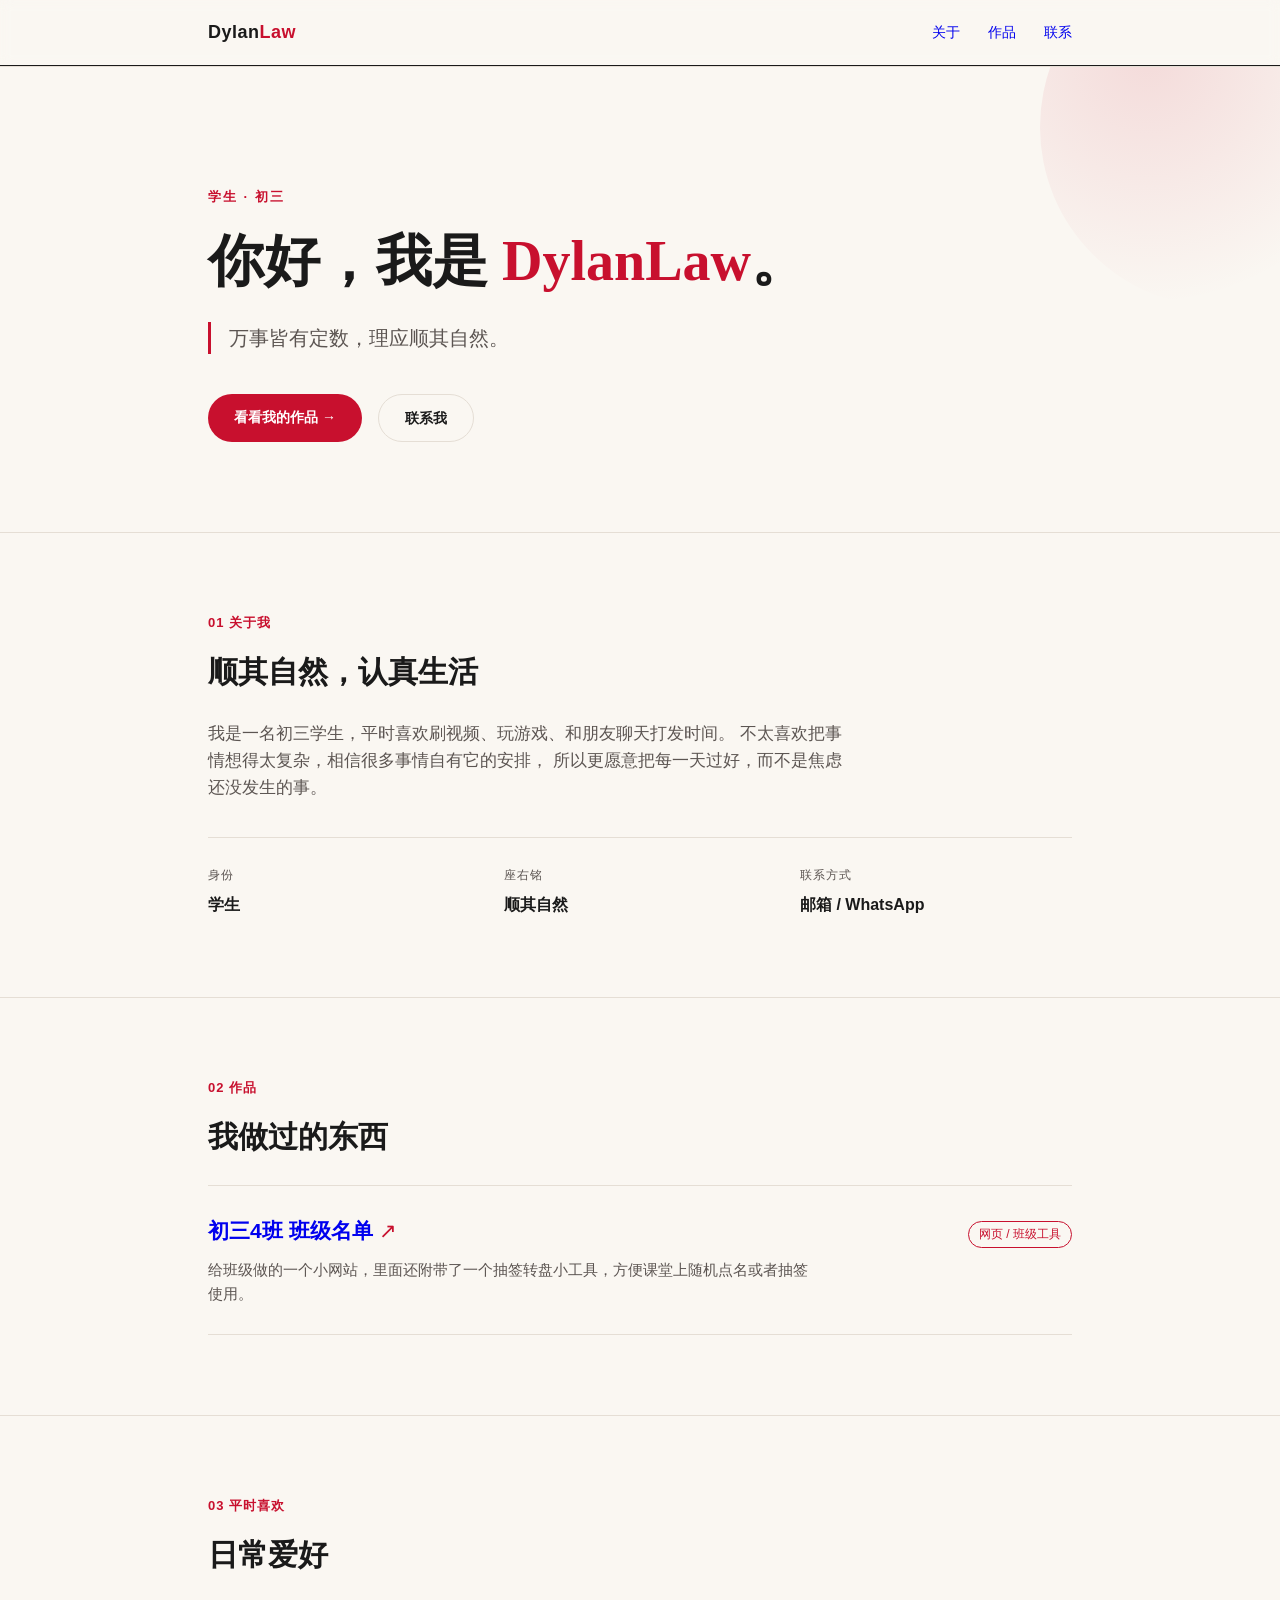
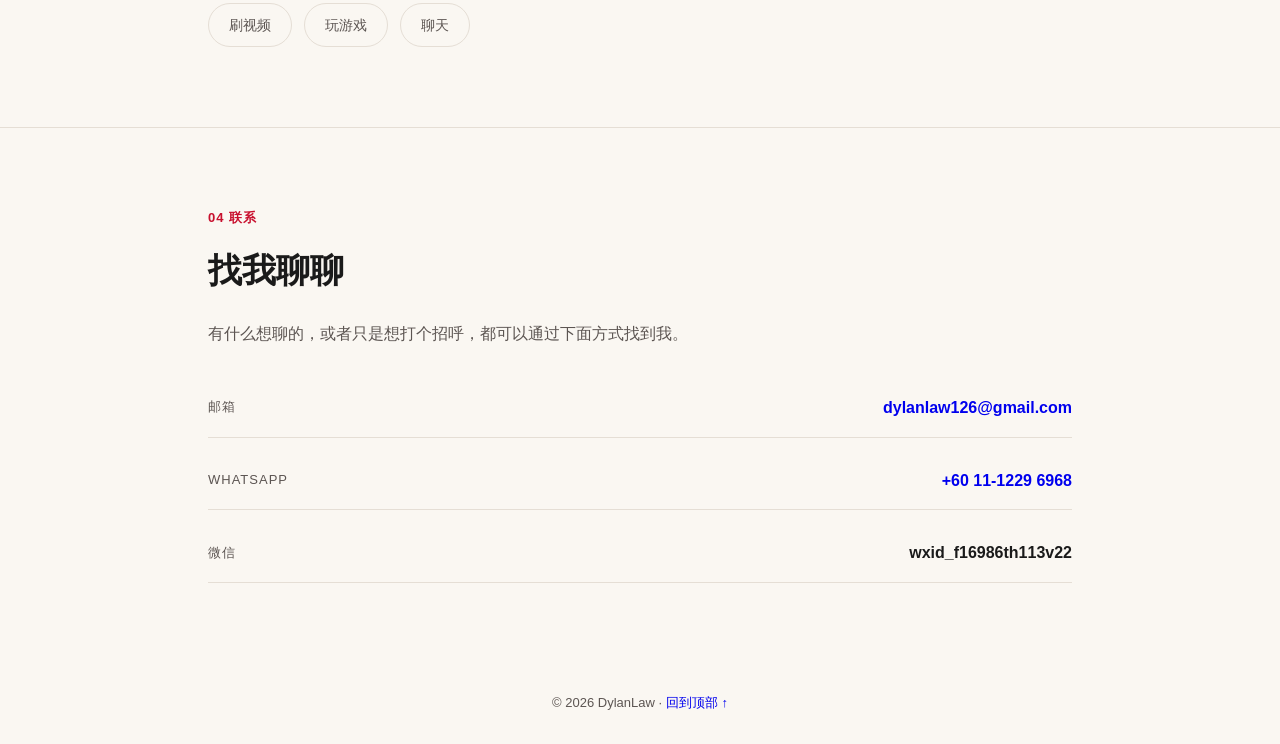
==== index.html @ fd61a8a4 "Update index.html" ====
<!DOCTYPE html>
<html lang="zh">
<head>
<meta charset="UTF-8">
<meta name="viewport" content="width=device-width, initial-scale=1.0">
<title>DylanLaw</title>
<link rel="stylesheet" href="layout.css">
<link rel="stylesheet" href="colors.css">
</head>
<body>

<header>
  <div class="wrap">
    <nav>
      <div class="logo">Dylan<span>Law</span></div>
      <div class="navlinks">
        <a href="#about">关于</a>
        <a href="#work">作品</a>
        <a href="#contact">联系</a>
      </div>
    </nav>
  </div>
</header>

<section class="hero">
  <div class="wrap">
    <div class="eyebrow">学生 · 初三</div>
    <h1 class="display">你好，我是 <em>DylanLaw</em>。</h1>
    <div class="motto display">万事皆有定数，理应顺其自然。</div>
    <div class="hero-cta">
      <a href="#work" class="btn btn-primary">看看我的作品 →</a>
      <a href="#contact" class="btn btn-ghost">联系我</a>
    </div>
  </div>
</section>

<section id="about">
  <div class="wrap">
    <div class="section-label">01 关于我</div>
    <h2>顺其自然，认真生活</h2>
    <p class="about-text">
      我是一名初三学生，平时喜欢刷视频、玩游戏、和朋友聊天打发时间。
      不太喜欢把事情想得太复杂，相信很多事情自有它的安排，
      所以更愿意把每一天过好，而不是焦虑还没发生的事。
    </p>
    <div class="facts">
      <div>
        <div class="fact-label">身份</div>
        <div class="fact-value">学生</div>
      </div>
      <div>
        <div class="fact-label">座右铭</div>
        <div class="fact-value">顺其自然</div>
      </div>
      <div>
        <div class="fact-label">联系方式</div>
        <div class="fact-value">邮箱 / WhatsApp</div>
      </div>
    </div>
  </div>
</section>

<section id="work">
  <div class="wrap">
    <div class="section-label">02 作品</div>
    <h2>我做过的东西</h2>

    <a href="https://dylanlaw1123.github.io/j3_04/" target="_blank" class="project">
      <div class="project-top">
        <div class="project-title">初三4班 班级名单<span class="arrow">↗</span></div>
        <div class="project-tag">网页 / 班级工具</div>
      </div>
      <div class="project-desc">
        给班级做的一个小网站，里面还附带了一个抽签转盘小工具，方便课堂上随机点名或者抽签使用。
      </div>
    </a>

  </div>
</section>

<section id="hobby">
  <div class="wrap">
    <div class="section-label">03 平时喜欢</div>
    <h2>日常爱好</h2>
    <div class="tags">
      <div class="tag">刷视频</div>
      <div class="tag">玩游戏</div>
      <a href="#contact" class="tag tag-link">聊天</a>
    </div>
  </div>
</section>

<section id="contact" class="contact">
  <div class="wrap">
    <div class="section-label">04 联系</div>
    <h2>找我聊聊</h2>
    <p class="contact-sub">有什么想聊的，或者只是想打个招呼，都可以通过下面方式找到我。</p>
    <div class="contact-list">
      <a class="contact-row" href="mailto:dylanlaw126@gmail.com">
        <span>邮箱</span>
        <span>dylanlaw126@gmail.com</span>
      </a>
      <a class="contact-row" href="https://wa.me/601112296968" target="_blank">
        <span>WhatsApp</span>
        <span>+60 11-1229 6968</span>
      </a>
      <div class="contact-row">
        <span>微信</span>
        <span>wxid_f16986th113v22</span>
      </div>
    </div>
  </div>
</section>

<footer>
  © 2026 DylanLaw · <a href="#about">回到顶部 ↑</a>
</footer>

</body>
</html>
---- layout.css ----
*{box-sizing:border-box;margin:0;padding:0;}
html{scroll-behavior:smooth;}
body{
  font-family:"Helvetica Neue",Arial,"PingFang SC","Microsoft YaHei",sans-serif;
  line-height:1.6;
}
.display{
  font-family:"Songti SC","STSong","SimSun",serif;
}
a{text-decoration:none;}
.wrap{max-width:920px;margin:0 auto;padding:0 28px;}

/* NAV */
header{
  position:sticky;top:0;z-index:10;
  backdrop-filter:blur(6px);
  border-bottom:1px solid;
}
nav{
  display:flex;justify-content:space-between;align-items:center;
  padding:18px 0;
}
.logo{font-weight:700;letter-spacing:0.5px;font-size:18px;}
.navlinks{display:flex;gap:28px;font-size:14px;}

/* HERO */
.hero{
  padding:120px 0 90px;
  position:relative;
  overflow:hidden;
}
.hero::before{
  content:"";
  position:absolute;
  right:-120px;top:-120px;
  width:360px;height:360px;
  border-radius:50%;
  opacity:0.12;
}
.eyebrow{
  font-size:13px;letter-spacing:2px;text-transform:uppercase;
  font-weight:600;margin-bottom:18px;
}
.hero h1{
  font-size:56px;
  line-height:1.25;
  font-weight:700;
  max-width:760px;
}
.hero h1 em{font-style:normal;}
.motto{
  margin-top:26px;
  font-size:20px;
  max-width:560px;
  padding-left:18px;
  border-left:3px solid;
}
.hero-cta{
  margin-top:40px;
  display:flex;gap:16px;
}
.btn{
  padding:12px 26px;
  border-radius:999px;
  font-size:14px;
  font-weight:600;
  display:inline-block;
  transition:all 0.2s ease;
}
.btn-ghost{border:1px solid;}

/* SECTION COMMON */
section{padding:80px 0;border-top:1px solid;}
.section-label{
  font-size:13px;
  letter-spacing:1px;font-weight:700;
  margin-bottom:14px;
}
h2{font-size:30px;font-weight:700;margin-bottom:24px;}

/* ABOUT */
.about-text{font-size:17px;max-width:640px;margin-bottom:36px;}
.facts{
  display:grid;
  grid-template-columns:repeat(3,1fr);
  gap:24px;
  border-top:1px solid;
  padding-top:28px;
}
.fact-label{font-size:12px;text-transform:uppercase;letter-spacing:1px;margin-bottom:6px;}
.fact-value{font-size:16px;font-weight:600;}

/* WORK */
.project{
  display:block;
  padding:28px 0;
  border-bottom:1px solid;
  transition:padding-left 0.2s ease;
}
.project:first-of-type{border-top:1px solid;}
.project:hover{padding-left:12px;}
.project-top{display:flex;justify-content:space-between;align-items:baseline;}
.project-title{font-size:21px;font-weight:700;}
.project-title .arrow{margin-left:6px;font-weight:400;}
.project-tag{font-size:12px;border:1px solid;padding:3px 10px;border-radius:999px;white-space:nowrap;}
.project-desc{margin-top:10px;font-size:15px;max-width:600px;}

/* HOBBY */
.tags{display:flex;flex-wrap:wrap;gap:12px;}
.tag{
  padding:10px 20px;
  border:1px solid;
  border-radius:999px;
  font-size:14px;
}
.tag-link{
  cursor:pointer;
  transition:all 0.2s ease;
}

/* CONTACT */
.contact h2{font-size:34px;}
.contact-sub{max-width:480px;margin-bottom:32px;}
.contact-list{display:flex;flex-direction:column;gap:14px;}
.contact-row{
  display:flex;justify-content:space-between;align-items:center;
  padding:16px 0;border-bottom:1px solid;
  font-size:16px;
}
.contact-row span:first-child{font-size:13px;text-transform:uppercase;letter-spacing:1px;}
.contact-row span:last-child{font-weight:600;}

footer{
  padding:30px 0;
  text-align:center;
  font-size:13px;
}

@media(max-width:640px){
  .hero h1{font-size:36px;}
  .navlinks{gap:16px;font-size:13px;}
  .facts{grid-template-columns:1fr 1fr;}
  .project-top{flex-direction:column;align-items:flex-start;gap:8px;}
}

@media(prefers-reduced-motion:reduce){
  *{transition:none !important;}
}
---- colors.css ----
:root{
  --red:#C8102E;
  --red-deep:#8C0B20;
  --paper:#FAF7F2;
  --ink:#1A1A1A;
  --ink-soft:#5C5552;
  --line:#E5DED5;
}

body{
  background:var(--paper);
  color:var(--ink);
}

.logo span{color:var(--red);}
.navlinks a:hover{color:var(--red);}

.hero::before{
  background:radial-gradient(circle at 30% 30%, var(--red), transparent 70%);
}
.eyebrow{color:var(--red);}
.hero h1 em{color:var(--red);}
.motto{
  color:var(--ink-soft);
  border-left-color:var(--red);
}

.btn-primary{background:var(--red);color:#fff;}
.btn-primary:hover{background:var(--red-deep);}
.btn-ghost{
  border-color:var(--line);
  color:var(--ink);
}
.btn-ghost:hover{border-color:var(--red);color:var(--red);}

section{border-top-color:var(--line);}
.section-label{color:var(--red);}

.about-text{color:var(--ink-soft);}
.facts{border-top-color:var(--line);}
.fact-label{color:var(--ink-soft);}

.project{border-bottom-color:var(--line);}
.project:first-of-type{border-top-color:var(--line);}
.project:hover{background:rgba(200,16,46,0.03);}
.project-title .arrow{color:var(--red);}
.project-tag{color:var(--red);border-color:var(--red);}
.project-desc{color:var(--ink-soft);}

.tag{
  border-color:var(--line);
  color:var(--ink-soft);
}
.tag-link:hover{
  border-color:var(--red);
  color:var(--red);
  background:rgba(200,16,46,0.03);
}

.contact-sub{color:var(--ink-soft);}
.contact-row{border-bottom-color:var(--line);}
.contact-row span:first-child{color:var(--ink-soft);}
.contact-row:hover span:last-child{color:var(--red);}

footer{color:var(--ink-soft);}
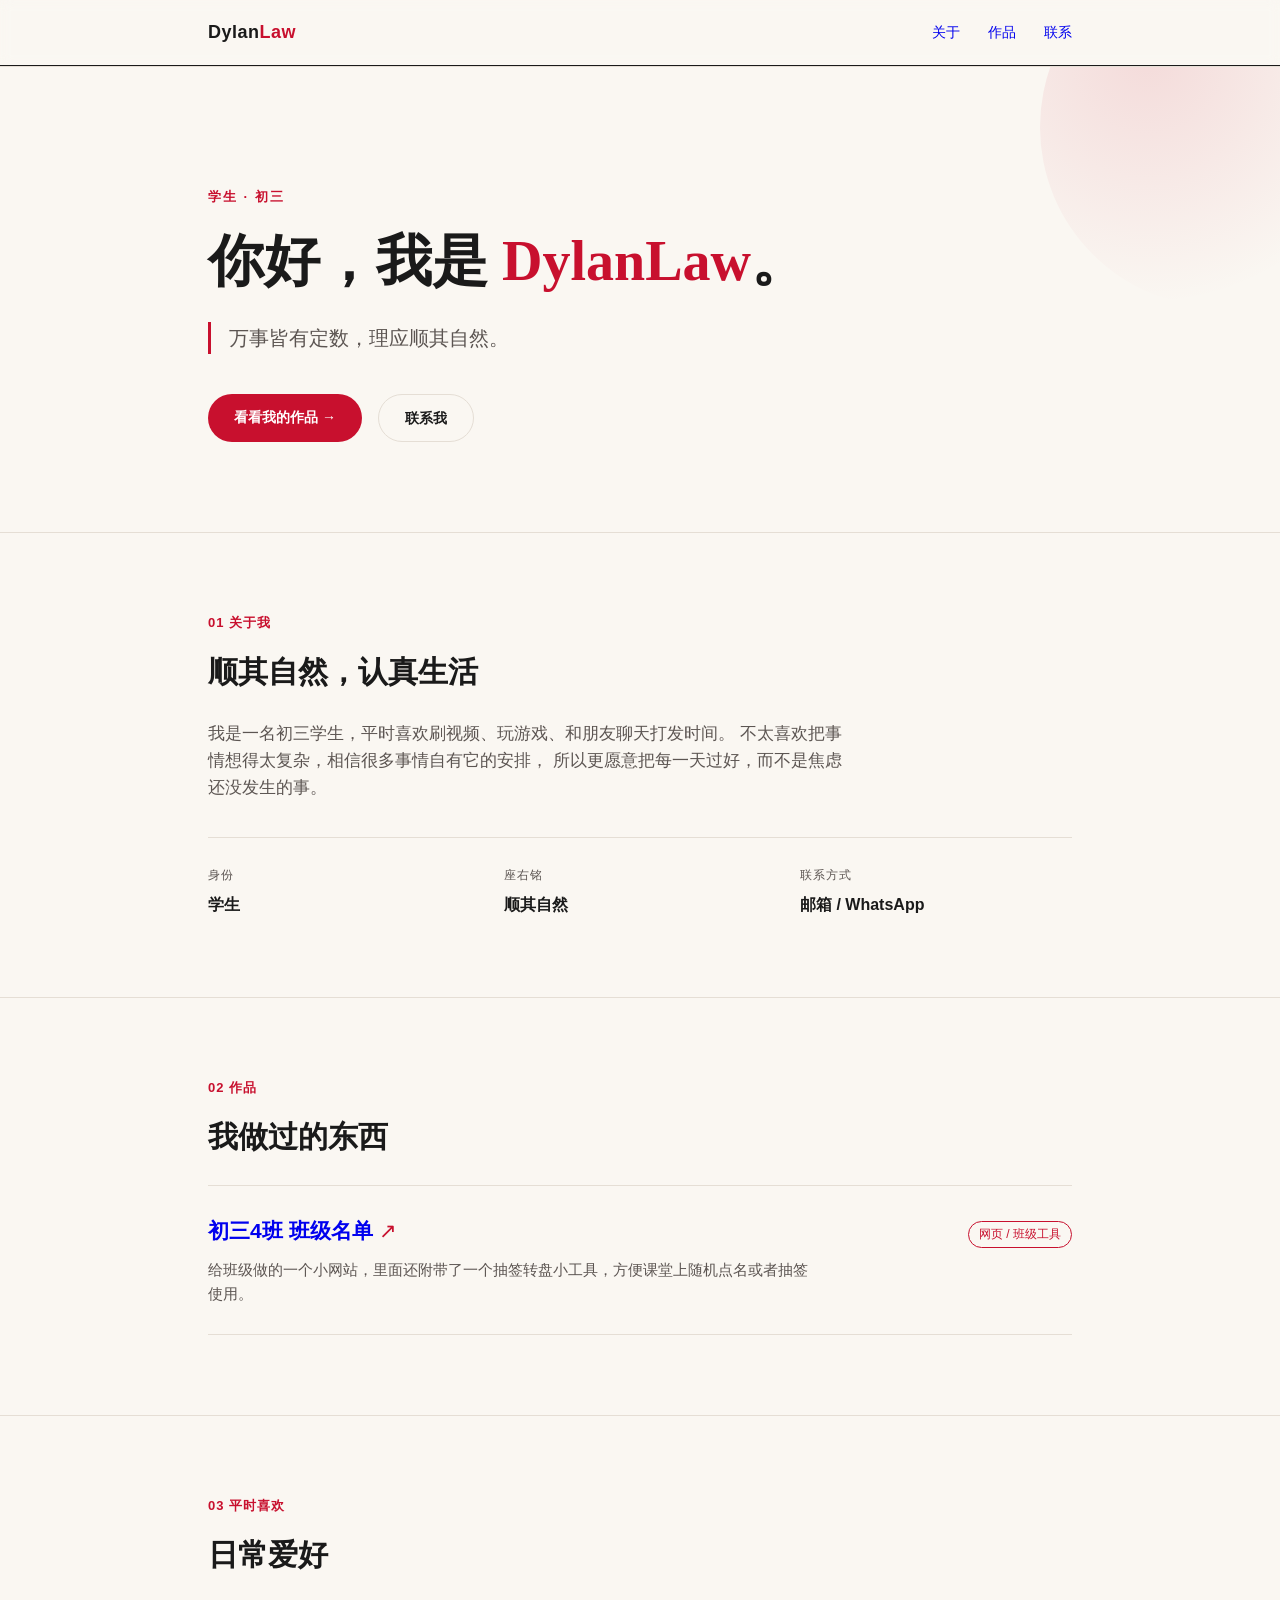
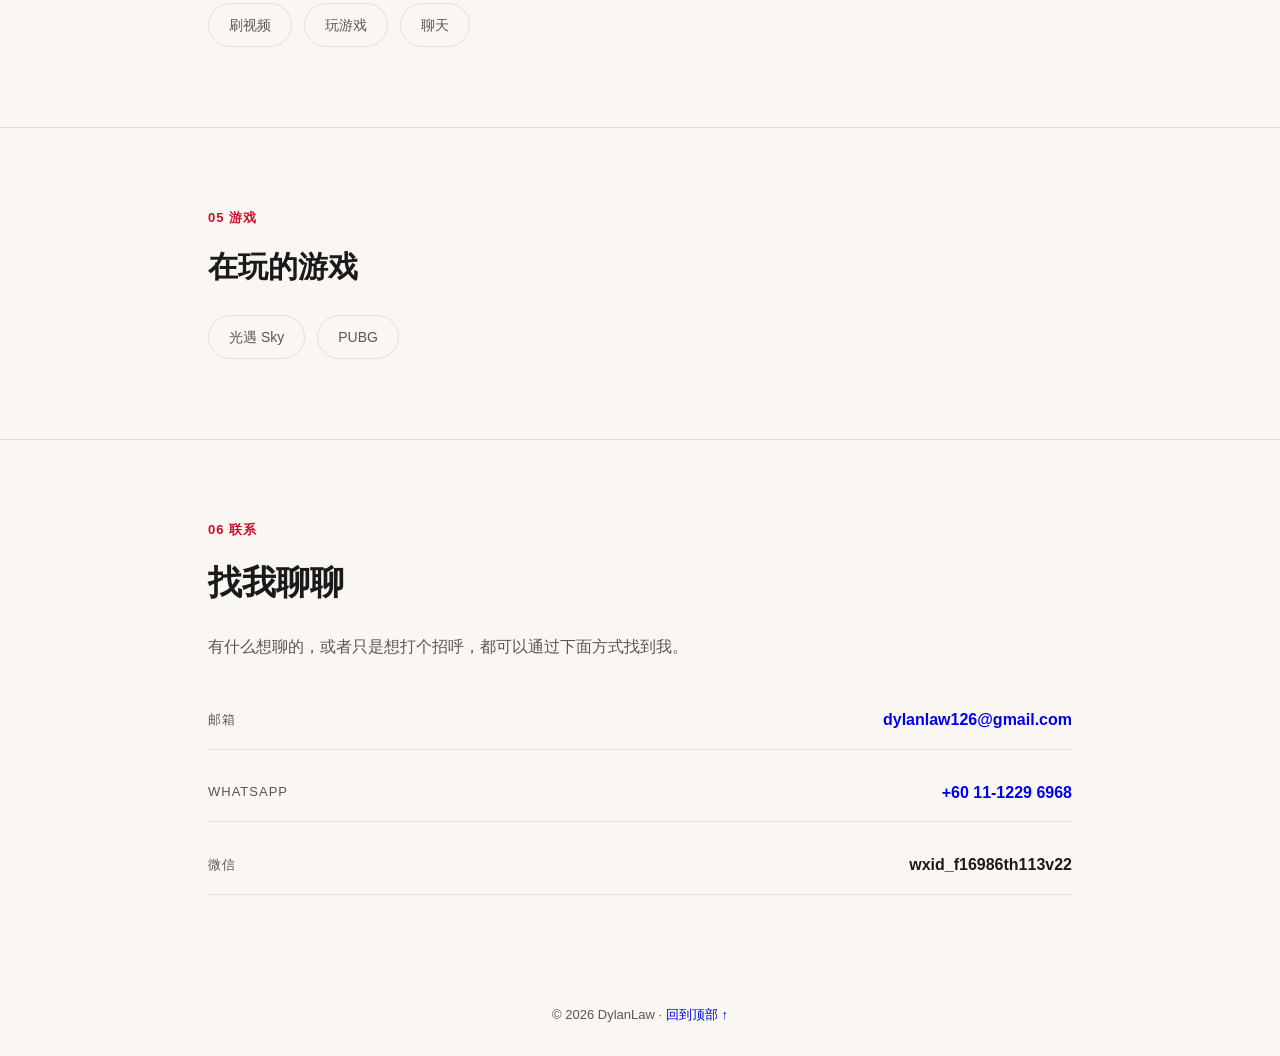
==== commit 1d815bc0: "Update index.html" ====
--- a/index.html
+++ b/index.html
@@ -90,9 +90,20 @@
   </div>
 </section>
 
+<section id="games">
+  <div class="wrap">
+    <div class="section-label">05 游戏</div>
+    <h2>在玩的游戏</h2>
+    <div class="tags">
+      <div class="tag">光遇 Sky</div>
+      <div class="tag">PUBG</div>
+    </div>
+  </div>
+</section>
+
 <section id="contact" class="contact">
   <div class="wrap">
-    <div class="section-label">04 联系</div>
+    <div class="section-label">06 联系</div>
     <h2>找我聊聊</h2>
     <p class="contact-sub">有什么想聊的，或者只是想打个招呼，都可以通过下面方式找到我。</p>
     <div class="contact-list">
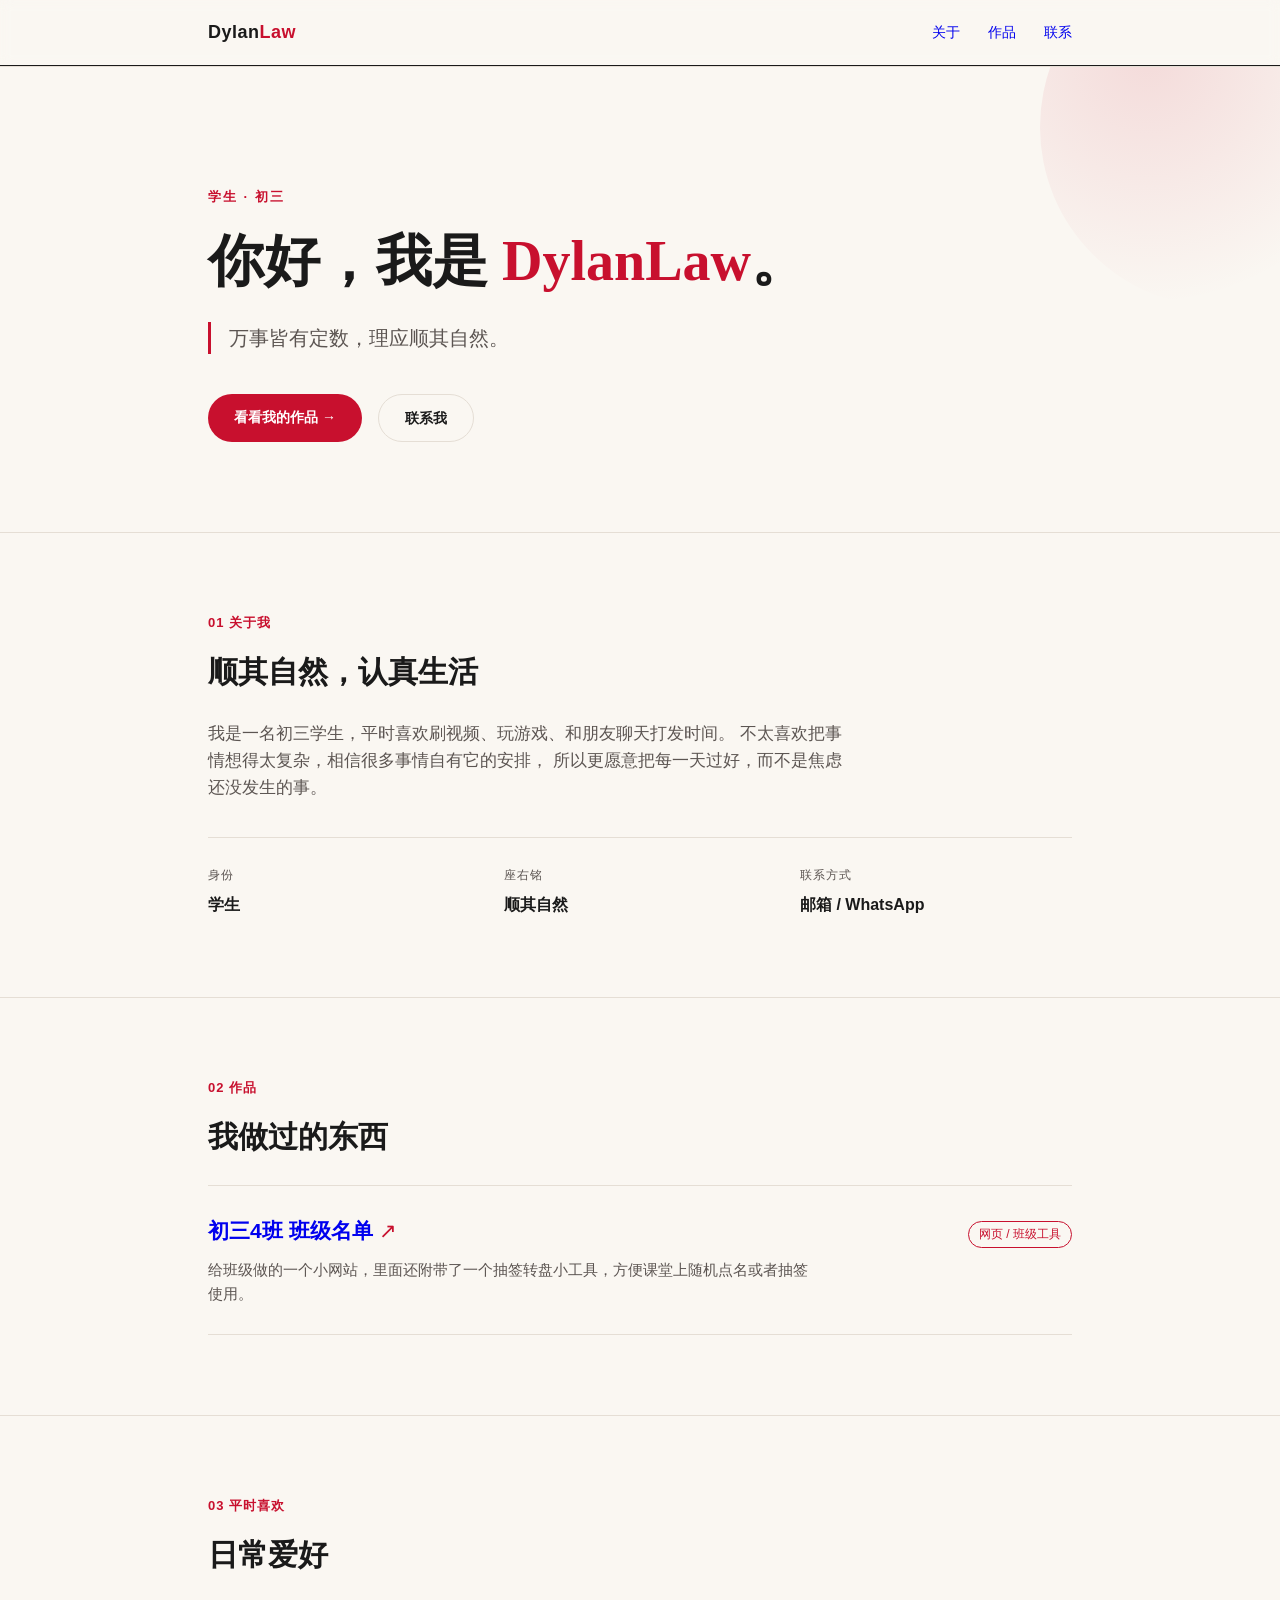
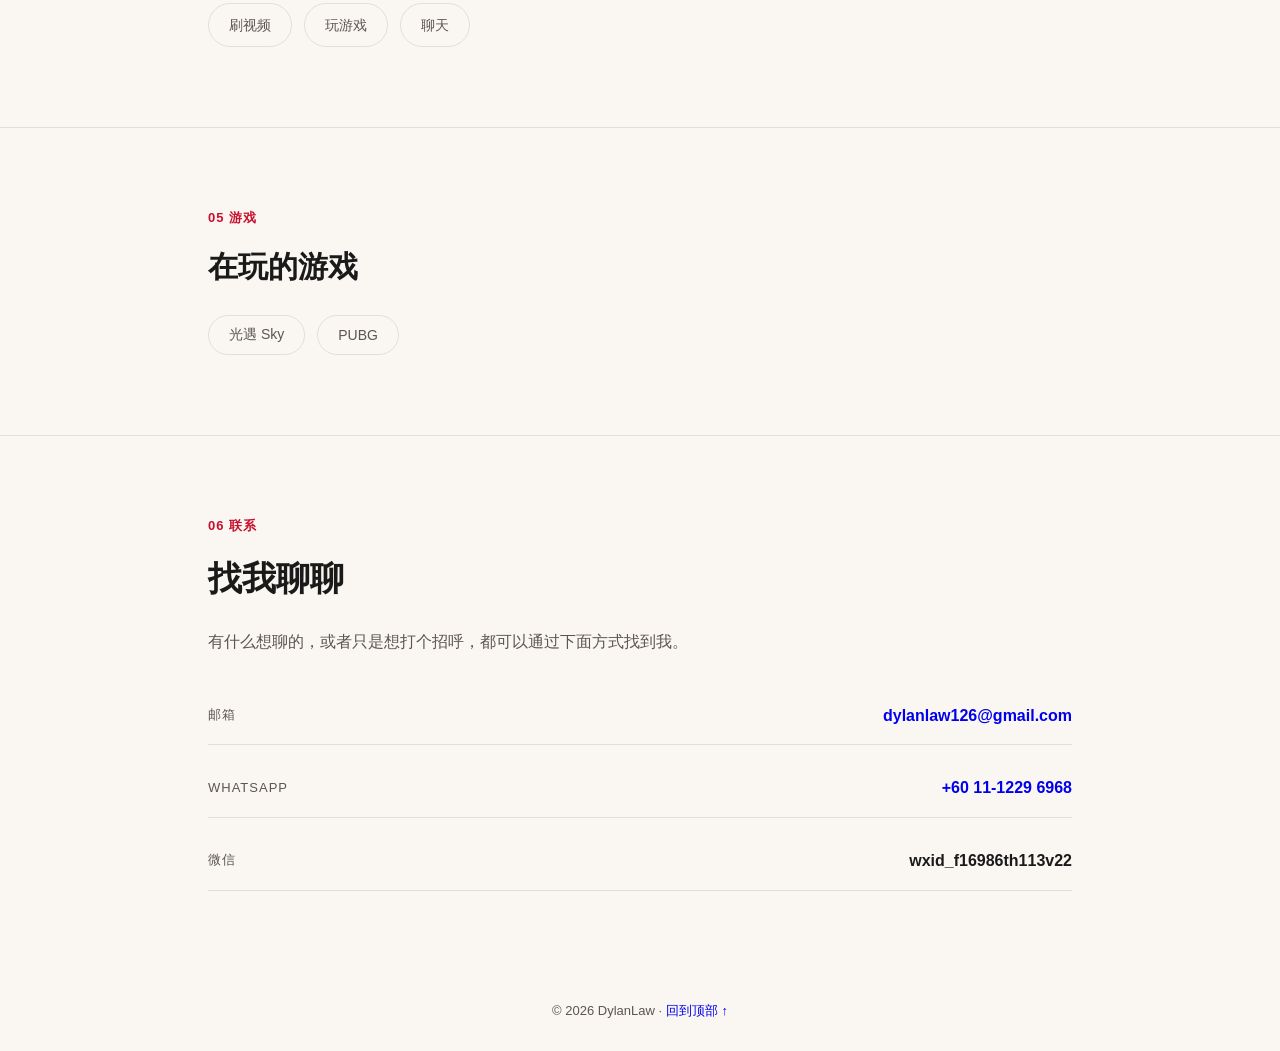
==== commit e9e9623f: "Update index.html" ====
--- a/index.html
+++ b/index.html
@@ -84,7 +84,7 @@
     <h2>日常爱好</h2>
     <div class="tags">
       <div class="tag">刷视频</div>
-      <div class="tag">玩游戏</div>
+      <a href="#games" class="tag tag-link">玩游戏</a>
       <a href="#contact" class="tag tag-link">聊天</a>
     </div>
   </div>
@@ -95,11 +95,51 @@
     <div class="section-label">05 游戏</div>
     <h2>在玩的游戏</h2>
     <div class="tags">
-      <div class="tag">光遇 Sky</div>
-      <div class="tag">PUBG</div>
+      <button type="button" class="tag tag-link" onclick="openGame('sky')">光遇 Sky</button>
+      <button type="button" class="tag tag-link" onclick="openGame('pubg')">PUBG</button>
     </div>
   </div>
 </section>
+
+<div class="overlay" id="gameOverlay" onclick="closeGame(event)">
+  <div class="modal">
+    <button type="button" class="modal-close" onclick="closeGame(event)">✕</button>
+    <h3 id="modalTitle"></h3>
+    <div class="modal-links">
+      <a id="modalOfficial" href="#" target="_blank" class="btn btn-primary">官方网址 ↗</a>
+      <a id="modalDownload" href="#" target="_blank" class="btn btn-ghost">下载链接 ↗</a>
+    </div>
+  </div>
+</div>
+
+<script>
+  const games = {
+    sky: {
+      title: "光遇 Sky: Children of the Light",
+      official: "https://sky.thatgamecompany.com/",
+      download: "https://sky.thatgamecompany.com/download"
+    },
+    pubg: {
+      title: "PUBG: Battlegrounds",
+      official: "https://pubg.com/",
+      download: "https://www.pubgmobile.com/en/download/"
+    }
+  };
+
+  function openGame(key){
+    const g = games[key];
+    document.getElementById("modalTitle").textContent = g.title;
+    document.getElementById("modalOfficial").href = g.official;
+    document.getElementById("modalDownload").href = g.download;
+    document.getElementById("gameOverlay").classList.add("open");
+  }
+
+  function closeGame(e){
+    if(e.target.id === "gameOverlay" || e.target.classList.contains("modal-close")){
+      document.getElementById("gameOverlay").classList.remove("open");
+    }
+  }
+</script>
 
 <section id="contact" class="contact">
   <div class="wrap">
--- a/layout.css
+++ b/layout.css
@@ -112,10 +112,52 @@
   border:1px solid;
   border-radius:999px;
   font-size:14px;
+  font-family:inherit;
+  background:none;
 }
 .tag-link{
   cursor:pointer;
   transition:all 0.2s ease;
+}
+
+/* GAME MODAL */
+.overlay{
+  position:fixed;inset:0;
+  display:none;
+  align-items:center;justify-content:center;
+  padding:24px;
+  z-index:50;
+}
+.overlay.open{display:flex;}
+.modal{
+  width:100%;
+  max-width:380px;
+  border-radius:16px;
+  padding:32px;
+  position:relative;
+}
+.modal-close{
+  position:absolute;
+  top:16px;right:16px;
+  width:28px;height:28px;
+  border-radius:50%;
+  border:none;
+  font-size:14px;
+  cursor:pointer;
+  display:flex;align-items:center;justify-content:center;
+}
+.modal h3{
+  font-size:20px;
+  margin-bottom:24px;
+  padding-right:20px;
+}
+.modal-links{
+  display:flex;
+  flex-direction:column;
+  gap:12px;
+}
+.modal-links .btn{
+  text-align:center;
 }
 
 /* CONTACT */
--- a/colors.css
+++ b/colors.css
@@ -57,6 +57,24 @@
   background:rgba(200,16,46,0.03);
 }
 
+.overlay{
+  background:rgba(26,26,26,0.45);
+}
+.modal{
+  background:var(--paper);
+  border:1px solid var(--line);
+}
+.modal-close{
+  background:var(--paper);
+  border:1px solid var(--line);
+  color:var(--ink-soft);
+}
+.modal-close:hover{
+  color:var(--red);
+  border-color:var(--red);
+}
+.modal h3{color:var(--ink);}
+
 .contact-sub{color:var(--ink-soft);}
 .contact-row{border-bottom-color:var(--line);}
 .contact-row span:first-child{color:var(--ink-soft);}
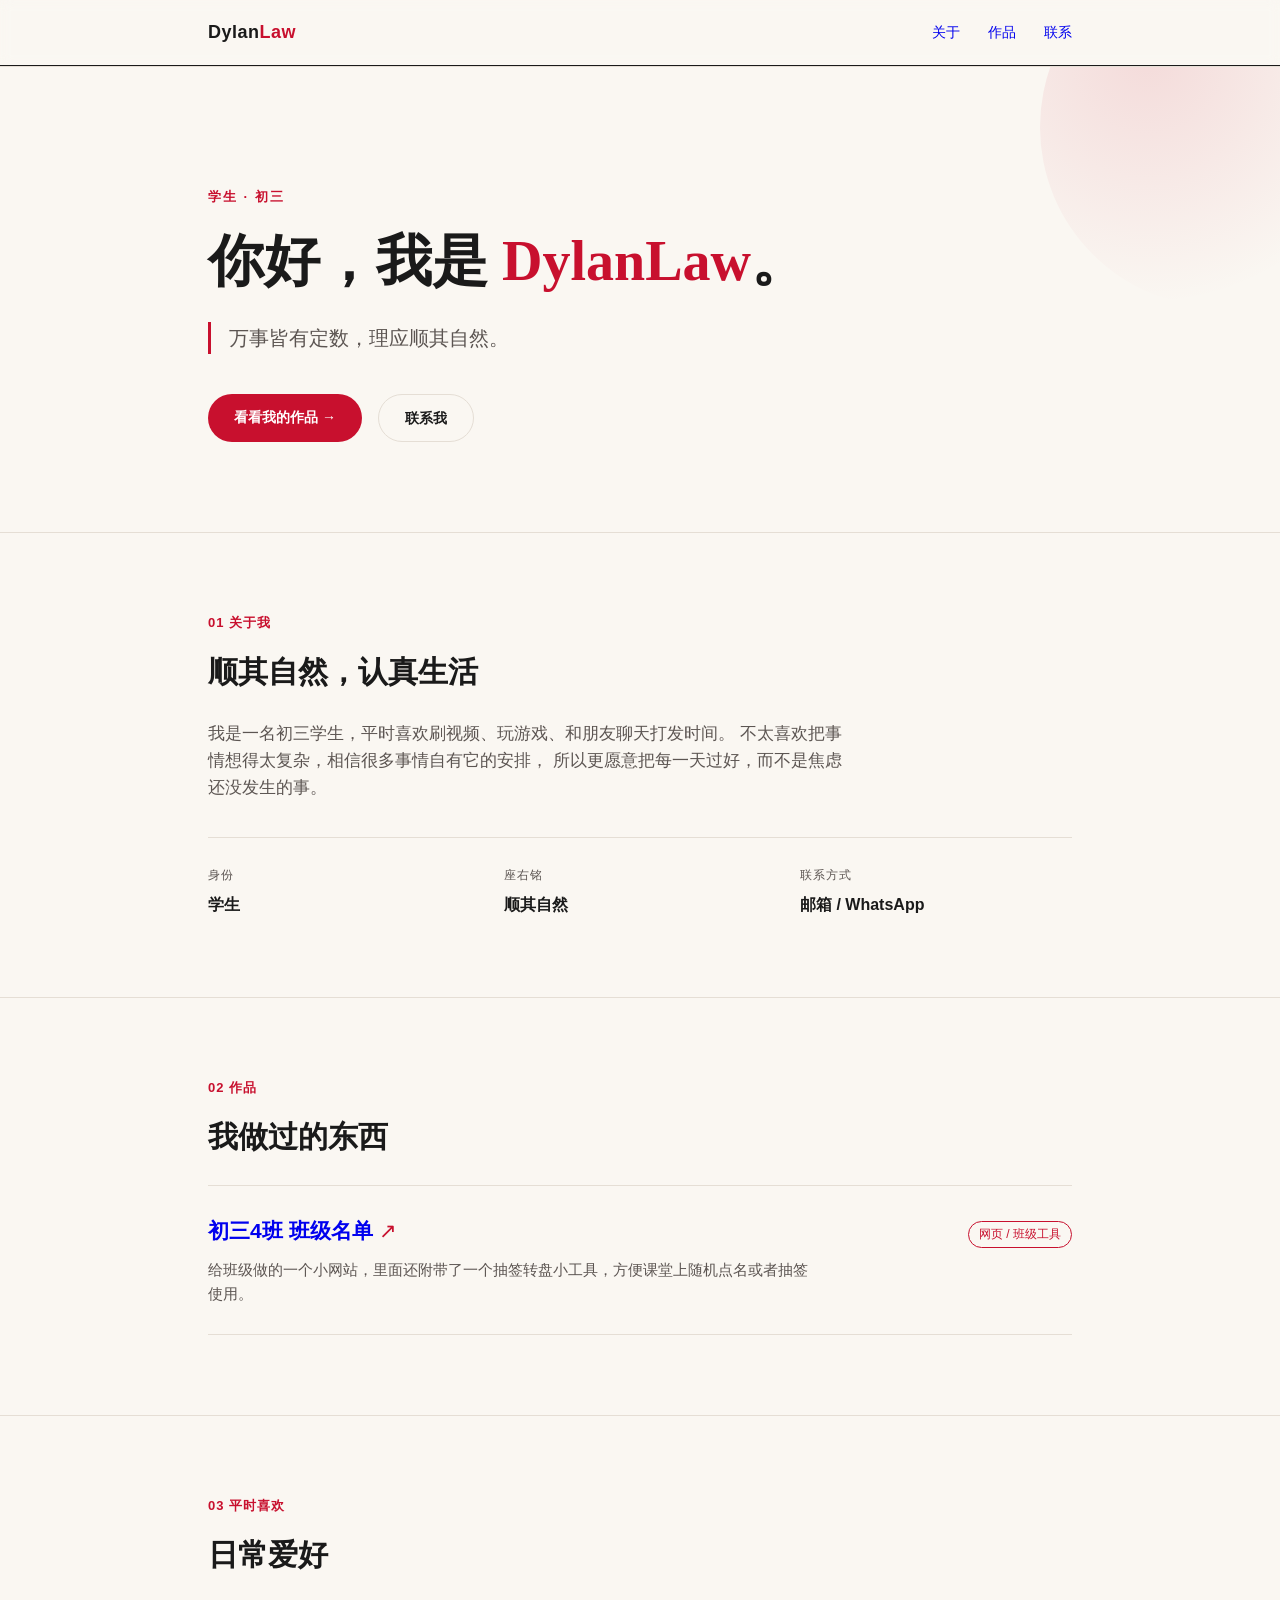
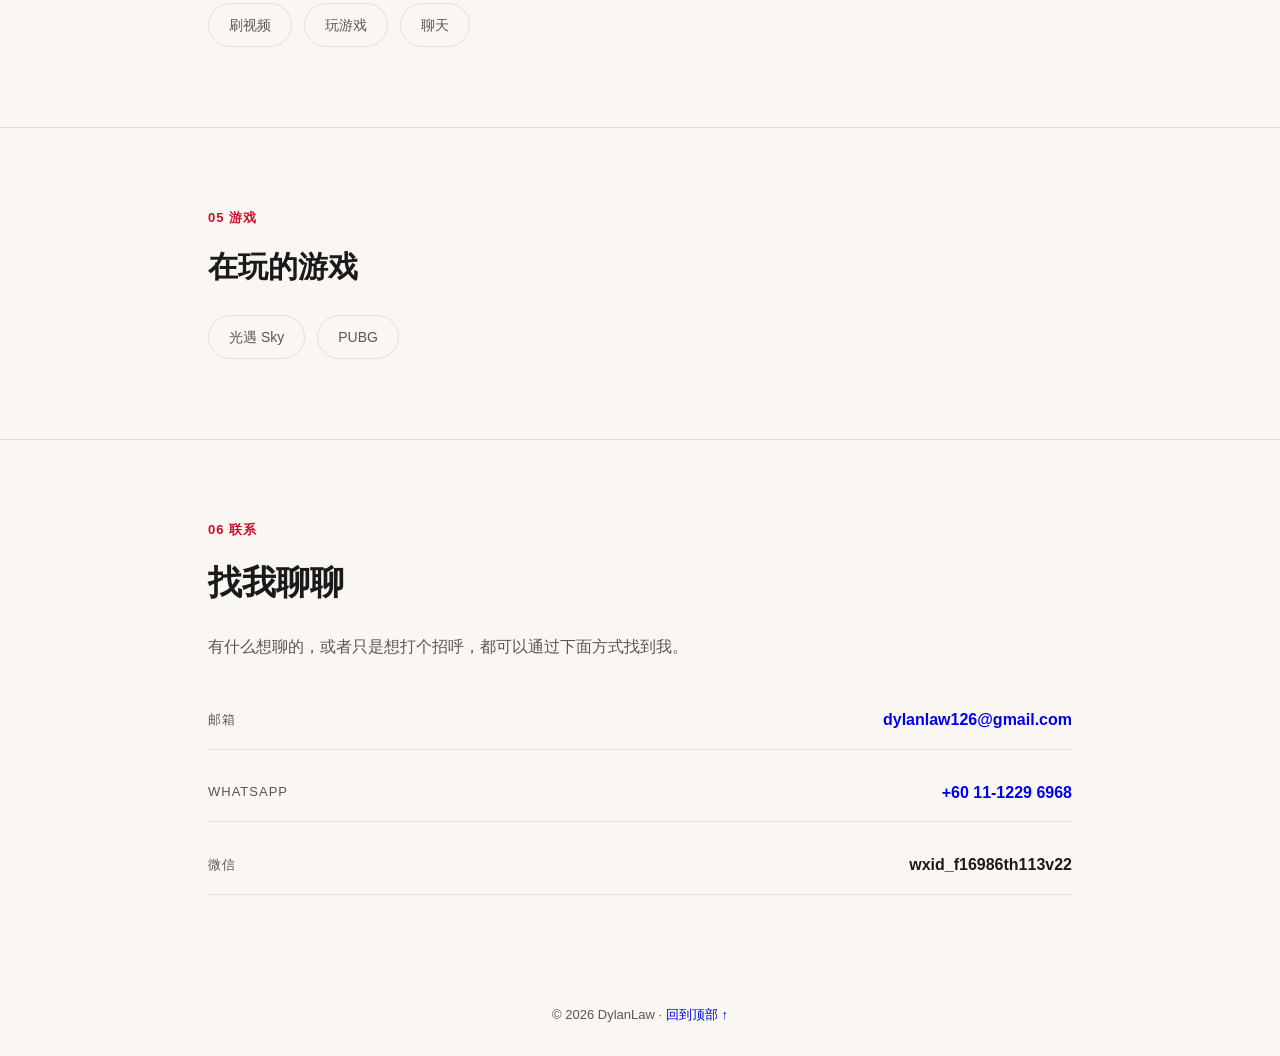
==== commit e56846a8: "Update index.html" ====
--- a/index.html
+++ b/index.html
@@ -95,51 +95,11 @@
     <div class="section-label">05 游戏</div>
     <h2>在玩的游戏</h2>
     <div class="tags">
-      <button type="button" class="tag tag-link" onclick="openGame('sky')">光遇 Sky</button>
-      <button type="button" class="tag tag-link" onclick="openGame('pubg')">PUBG</button>
+      <a href="sky.html" class="tag tag-link">光遇 Sky</a>
+      <a href="pubg.html" class="tag tag-link">PUBG</a>
     </div>
   </div>
 </section>
-
-<div class="overlay" id="gameOverlay" onclick="closeGame(event)">
-  <div class="modal">
-    <button type="button" class="modal-close" onclick="closeGame(event)">✕</button>
-    <h3 id="modalTitle"></h3>
-    <div class="modal-links">
-      <a id="modalOfficial" href="#" target="_blank" class="btn btn-primary">官方网址 ↗</a>
-      <a id="modalDownload" href="#" target="_blank" class="btn btn-ghost">下载链接 ↗</a>
-    </div>
-  </div>
-</div>
-
-<script>
-  const games = {
-    sky: {
-      title: "光遇 Sky: Children of the Light",
-      official: "https://sky.thatgamecompany.com/",
-      download: "https://sky.thatgamecompany.com/download"
-    },
-    pubg: {
-      title: "PUBG: Battlegrounds",
-      official: "https://pubg.com/",
-      download: "https://www.pubgmobile.com/en/download/"
-    }
-  };
-
-  function openGame(key){
-    const g = games[key];
-    document.getElementById("modalTitle").textContent = g.title;
-    document.getElementById("modalOfficial").href = g.official;
-    document.getElementById("modalDownload").href = g.download;
-    document.getElementById("gameOverlay").classList.add("open");
-  }
-
-  function closeGame(e){
-    if(e.target.id === "gameOverlay" || e.target.classList.contains("modal-close")){
-      document.getElementById("gameOverlay").classList.remove("open");
-    }
-  }
-</script>
 
 <section id="contact" class="contact">
   <div class="wrap">
--- a/layout.css
+++ b/layout.css
@@ -120,44 +120,29 @@
   transition:all 0.2s ease;
 }
 
-/* GAME MODAL */
-.overlay{
-  position:fixed;inset:0;
-  display:none;
-  align-items:center;justify-content:center;
-  padding:24px;
-  z-index:50;
+/* GAME PAGE */
+.game-hero{
+  padding:100px 0 60px;
 }
-.overlay.open{display:flex;}
-.modal{
-  width:100%;
-  max-width:380px;
-  border-radius:16px;
-  padding:32px;
-  position:relative;
+.game-hero h1{
+  font-size:44px;
+  margin-top:14px;
 }
-.modal-close{
-  position:absolute;
-  top:16px;right:16px;
-  width:28px;height:28px;
-  border-radius:50%;
-  border:none;
+.game-hero p{
+  margin-top:18px;
+  font-size:17px;
+  max-width:560px;
+}
+.game-links{
+  margin-top:36px;
+  display:flex;
+  gap:16px;
+  flex-wrap:wrap;
+}
+.back-link{
   font-size:14px;
-  cursor:pointer;
-  display:flex;align-items:center;justify-content:center;
-}
-.modal h3{
-  font-size:20px;
-  margin-bottom:24px;
-  padding-right:20px;
-}
-.modal-links{
-  display:flex;
-  flex-direction:column;
-  gap:12px;
-}
-.modal-links .btn{
-  text-align:center;
+  display:inline-block;
+  margin-bottom:8px;
 }
 
 /* CONTACT */
--- a/colors.css
+++ b/colors.css
@@ -57,23 +57,9 @@
   background:rgba(200,16,46,0.03);
 }
 
-.overlay{
-  background:rgba(26,26,26,0.45);
-}
-.modal{
-  background:var(--paper);
-  border:1px solid var(--line);
-}
-.modal-close{
-  background:var(--paper);
-  border:1px solid var(--line);
-  color:var(--ink-soft);
-}
-.modal-close:hover{
-  color:var(--red);
-  border-color:var(--red);
-}
-.modal h3{color:var(--ink);}
+.back-link{color:var(--ink-soft);}
+.back-link:hover{color:var(--red);}
+.game-hero p{color:var(--ink-soft);}
 
 .contact-sub{color:var(--ink-soft);}
 .contact-row{border-bottom-color:var(--line);}
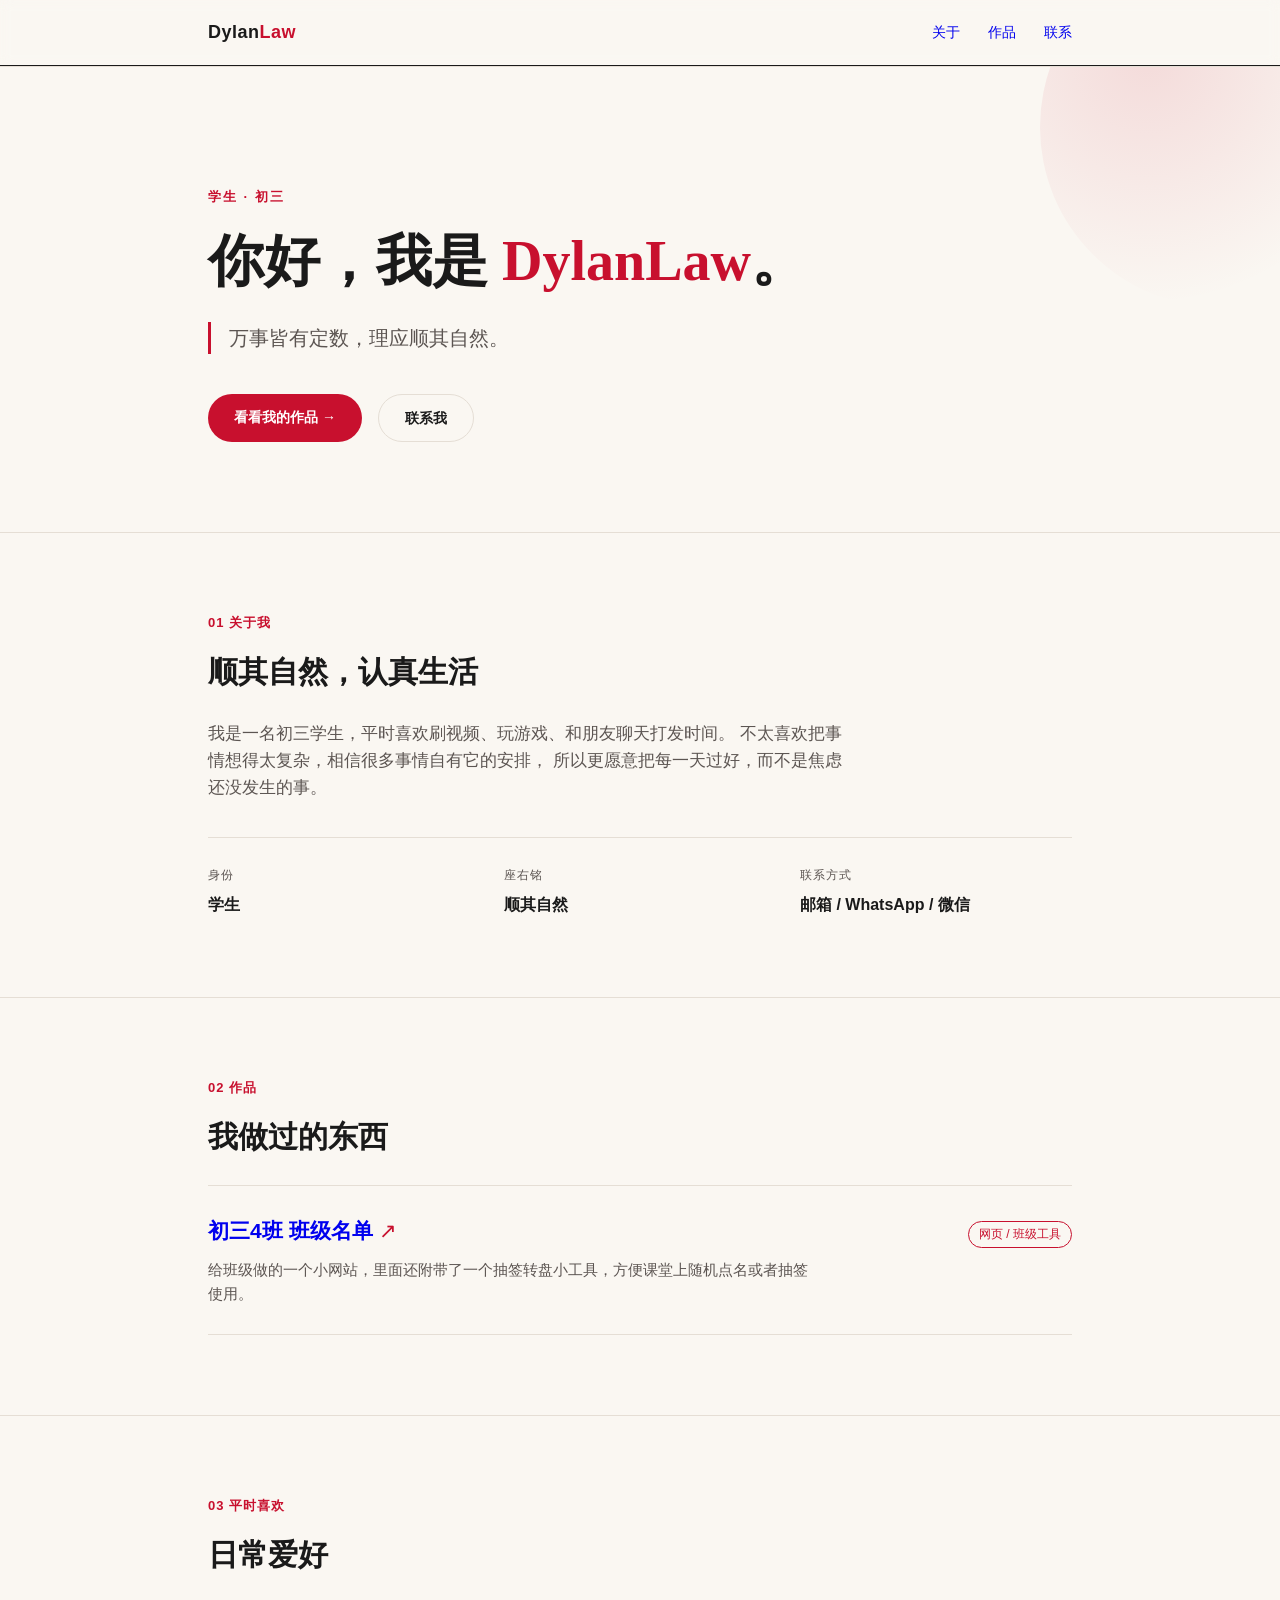
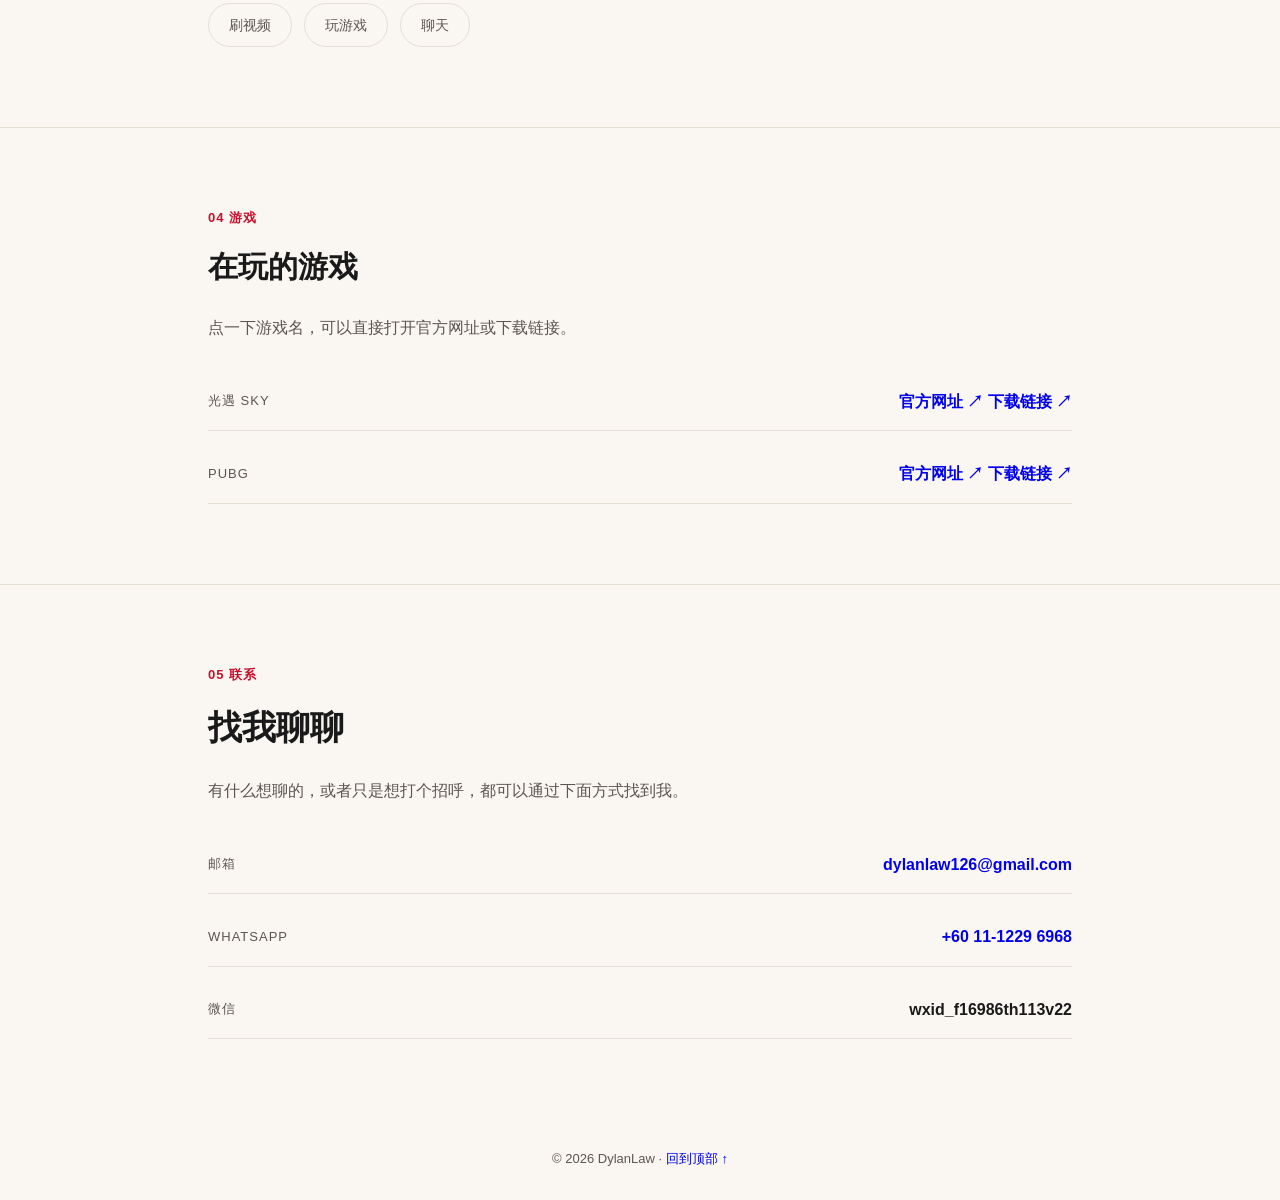
==== commit 9513bf11: "Update index.html" ====
--- a/index.html
+++ b/index.html
@@ -54,7 +54,7 @@
       </div>
       <div>
         <div class="fact-label">联系方式</div>
-        <div class="fact-value">邮箱 / WhatsApp</div>
+        <div class="fact-value">邮箱 / WhatsApp / 微信</div>
       </div>
     </div>
   </div>
@@ -92,18 +92,31 @@
 
 <section id="games">
   <div class="wrap">
-    <div class="section-label">05 游戏</div>
+    <div class="section-label">04 游戏</div>
     <h2>在玩的游戏</h2>
-    <div class="tags">
-      <a href="sky.html" class="tag tag-link">光遇 Sky</a>
-      <a href="pubg.html" class="tag tag-link">PUBG</a>
+    <p class="contact-sub">点一下游戏名，可以直接打开官方网址或下载链接。</p>
+    <div class="contact-list">
+      <div class="contact-row game-row">
+        <span class="game-name">光遇 Sky</span>
+        <span class="game-actions">
+          <a href="https://sky.thatgamecompany.com/" target="_blank">官方网址 ↗</a>
+          <a href="https://sky.thatgamecompany.com/download" target="_blank">下载链接 ↗</a>
+        </span>
+      </div>
+      <div class="contact-row game-row">
+        <span class="game-name">PUBG</span>
+        <span class="game-actions">
+          <a href="https://pubg.com/" target="_blank">官方网址 ↗</a>
+          <a href="https://www.pubgmobile.com/en/download/" target="_blank">下载链接 ↗</a>
+        </span>
+      </div>
     </div>
   </div>
 </section>
 
 <section id="contact" class="contact">
   <div class="wrap">
-    <div class="section-label">06 联系</div>
+    <div class="section-label">05 联系</div>
     <h2>找我聊聊</h2>
     <p class="contact-sub">有什么想聊的，或者只是想打个招呼，都可以通过下面方式找到我。</p>
     <div class="contact-list">
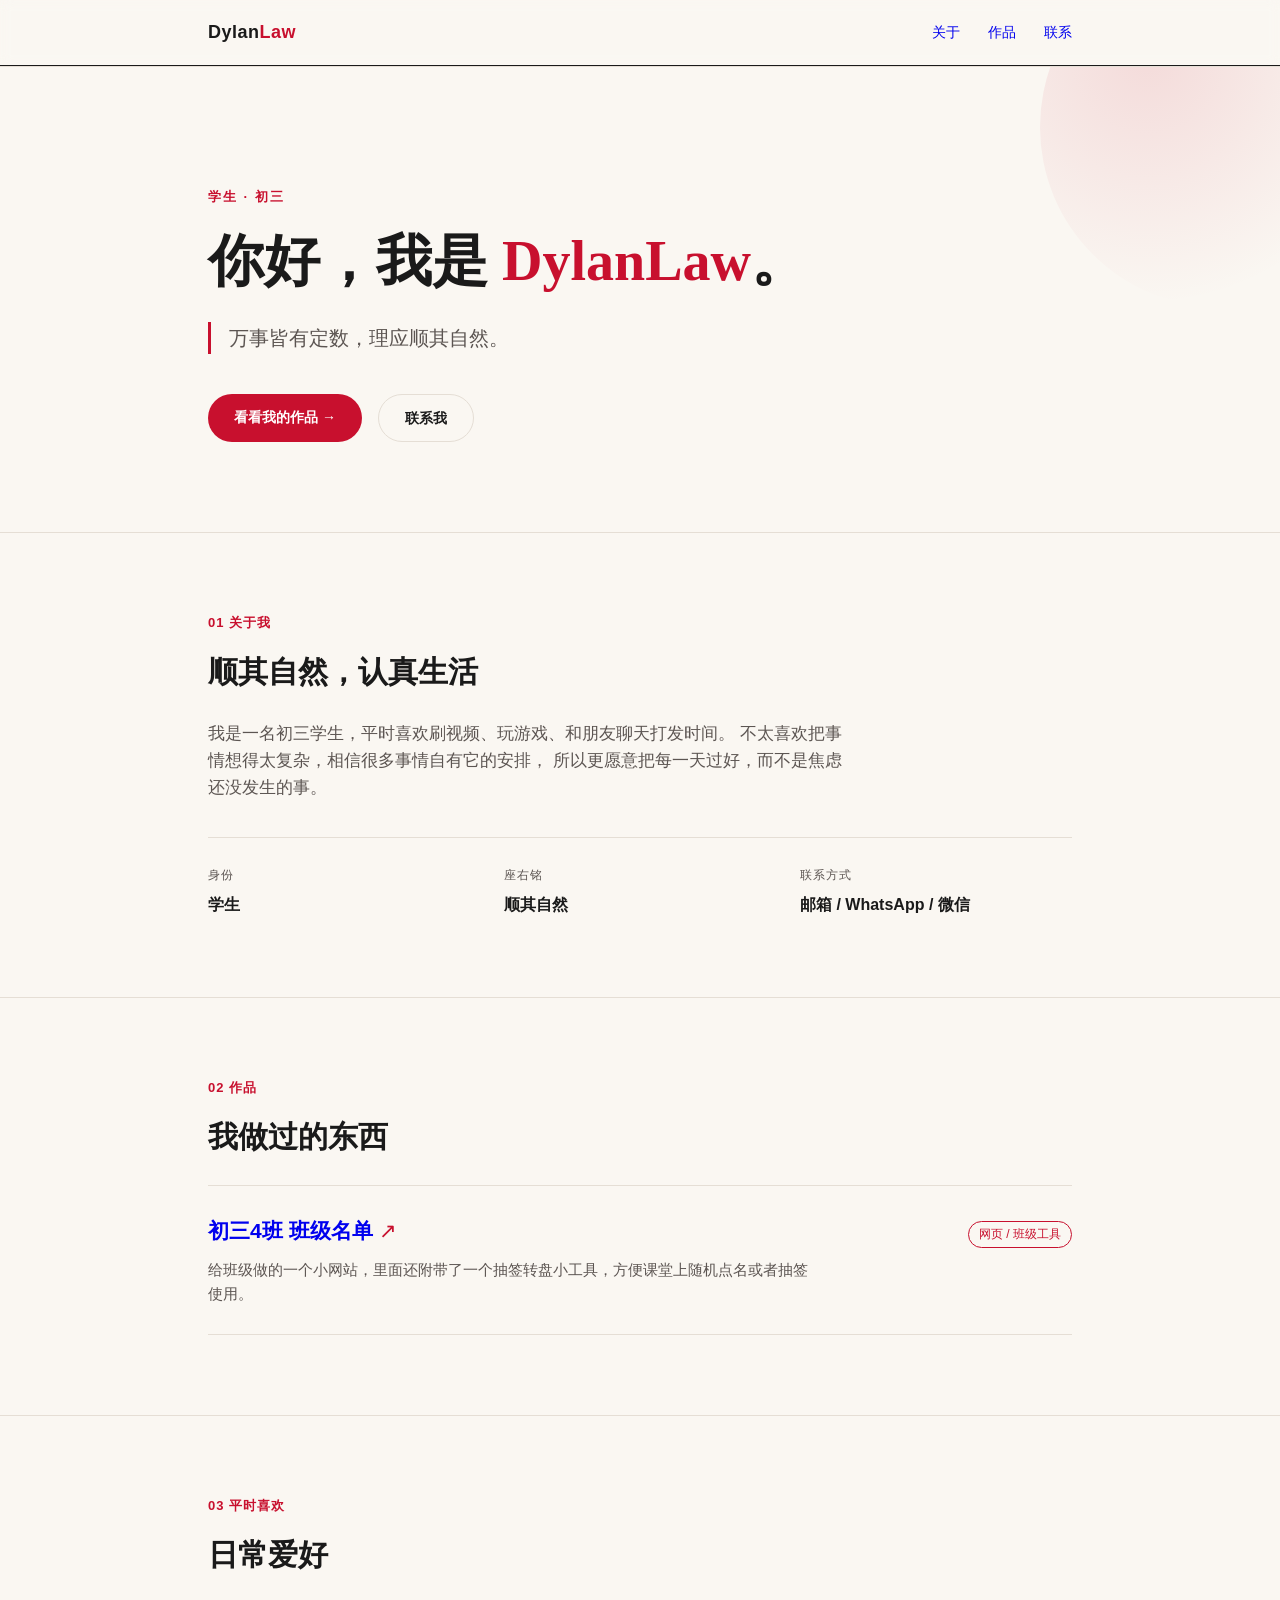
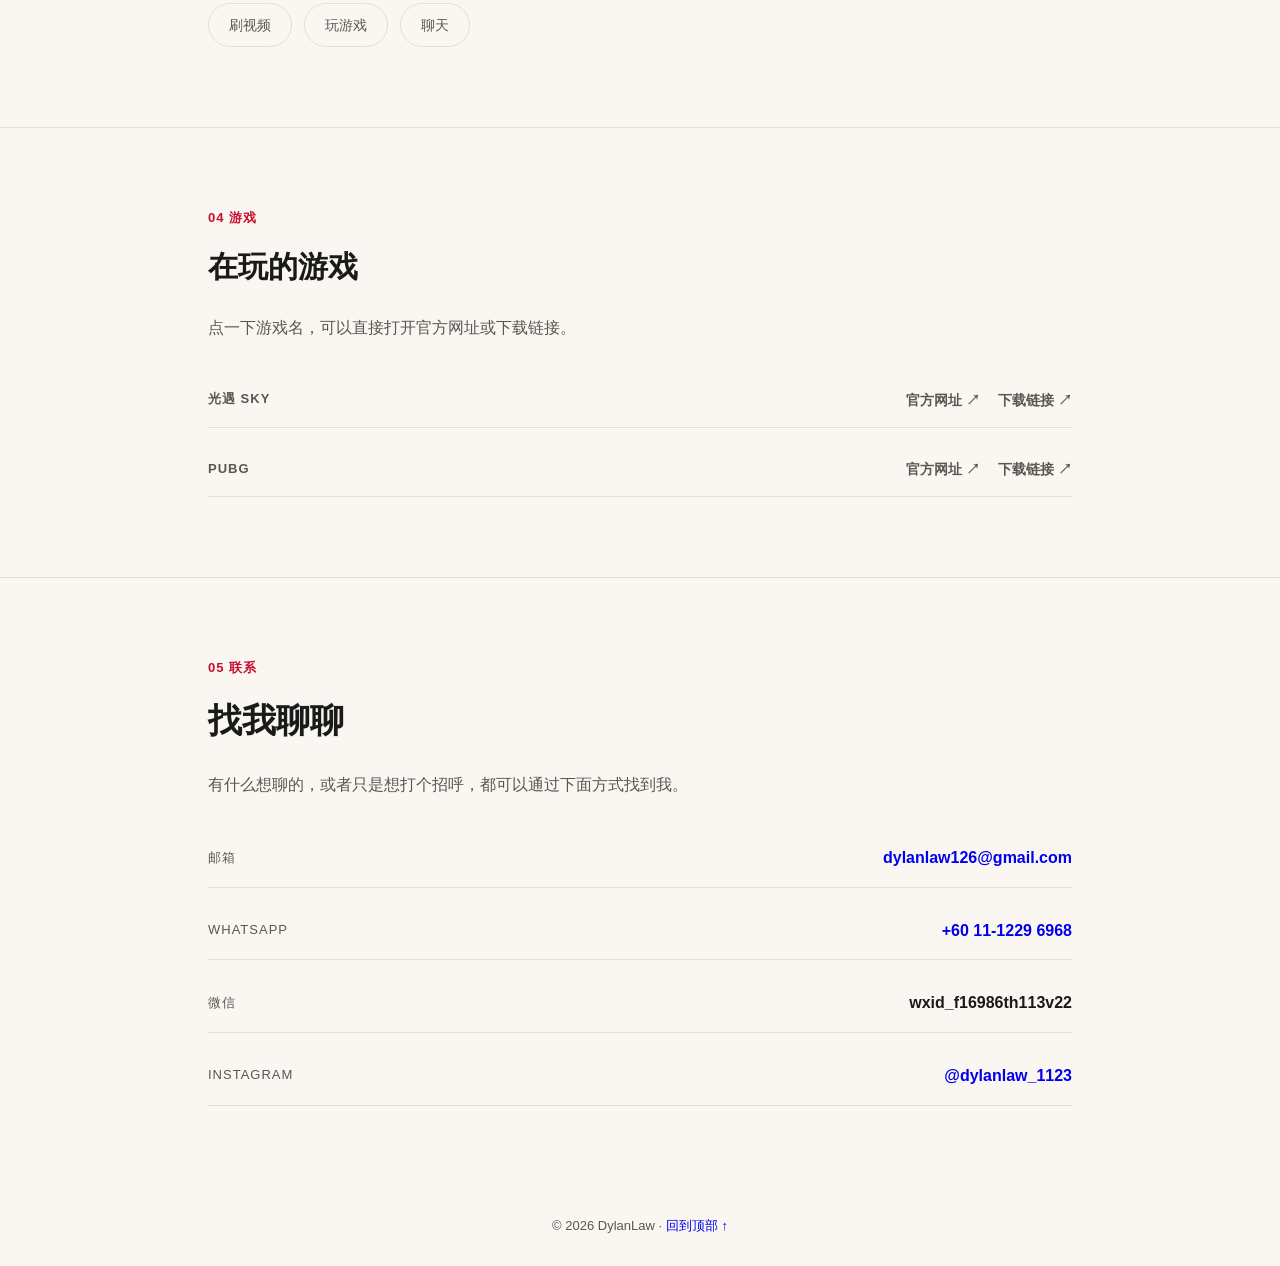
==== commit ad1787e2: "Update index.html" ====
--- a/index.html
+++ b/index.html
@@ -132,6 +132,10 @@
         <span>微信</span>
         <span>wxid_f16986th113v22</span>
       </div>
+      <a class="contact-row" href="https://www.instagram.com/dylanlaw_1123/" target="_blank">
+        <span>Instagram</span>
+        <span>@dylanlaw_1123</span>
+      </a>
     </div>
   </div>
 </section>
--- a/layout.css
+++ b/layout.css
@@ -120,29 +120,16 @@
   transition:all 0.2s ease;
 }
 
-/* GAME PAGE */
-.game-hero{
-  padding:100px 0 60px;
+/* GAMES LIST */
+.game-row{
+  flex-wrap:wrap;
+  gap:10px;
 }
-.game-hero h1{
-  font-size:44px;
-  margin-top:14px;
-}
-.game-hero p{
-  margin-top:18px;
-  font-size:17px;
-  max-width:560px;
-}
-.game-links{
-  margin-top:36px;
+.game-name{font-weight:600;}
+.game-actions{
   display:flex;
-  gap:16px;
-  flex-wrap:wrap;
-}
-.back-link{
+  gap:18px;
   font-size:14px;
-  display:inline-block;
-  margin-bottom:8px;
 }
 
 /* CONTACT */
--- a/colors.css
+++ b/colors.css
@@ -57,9 +57,8 @@
   background:rgba(200,16,46,0.03);
 }
 
-.back-link{color:var(--ink-soft);}
-.back-link:hover{color:var(--red);}
-.game-hero p{color:var(--ink-soft);}
+.game-actions a{color:var(--ink-soft);}
+.game-actions a:hover{color:var(--red);}
 
 .contact-sub{color:var(--ink-soft);}
 .contact-row{border-bottom-color:var(--line);}
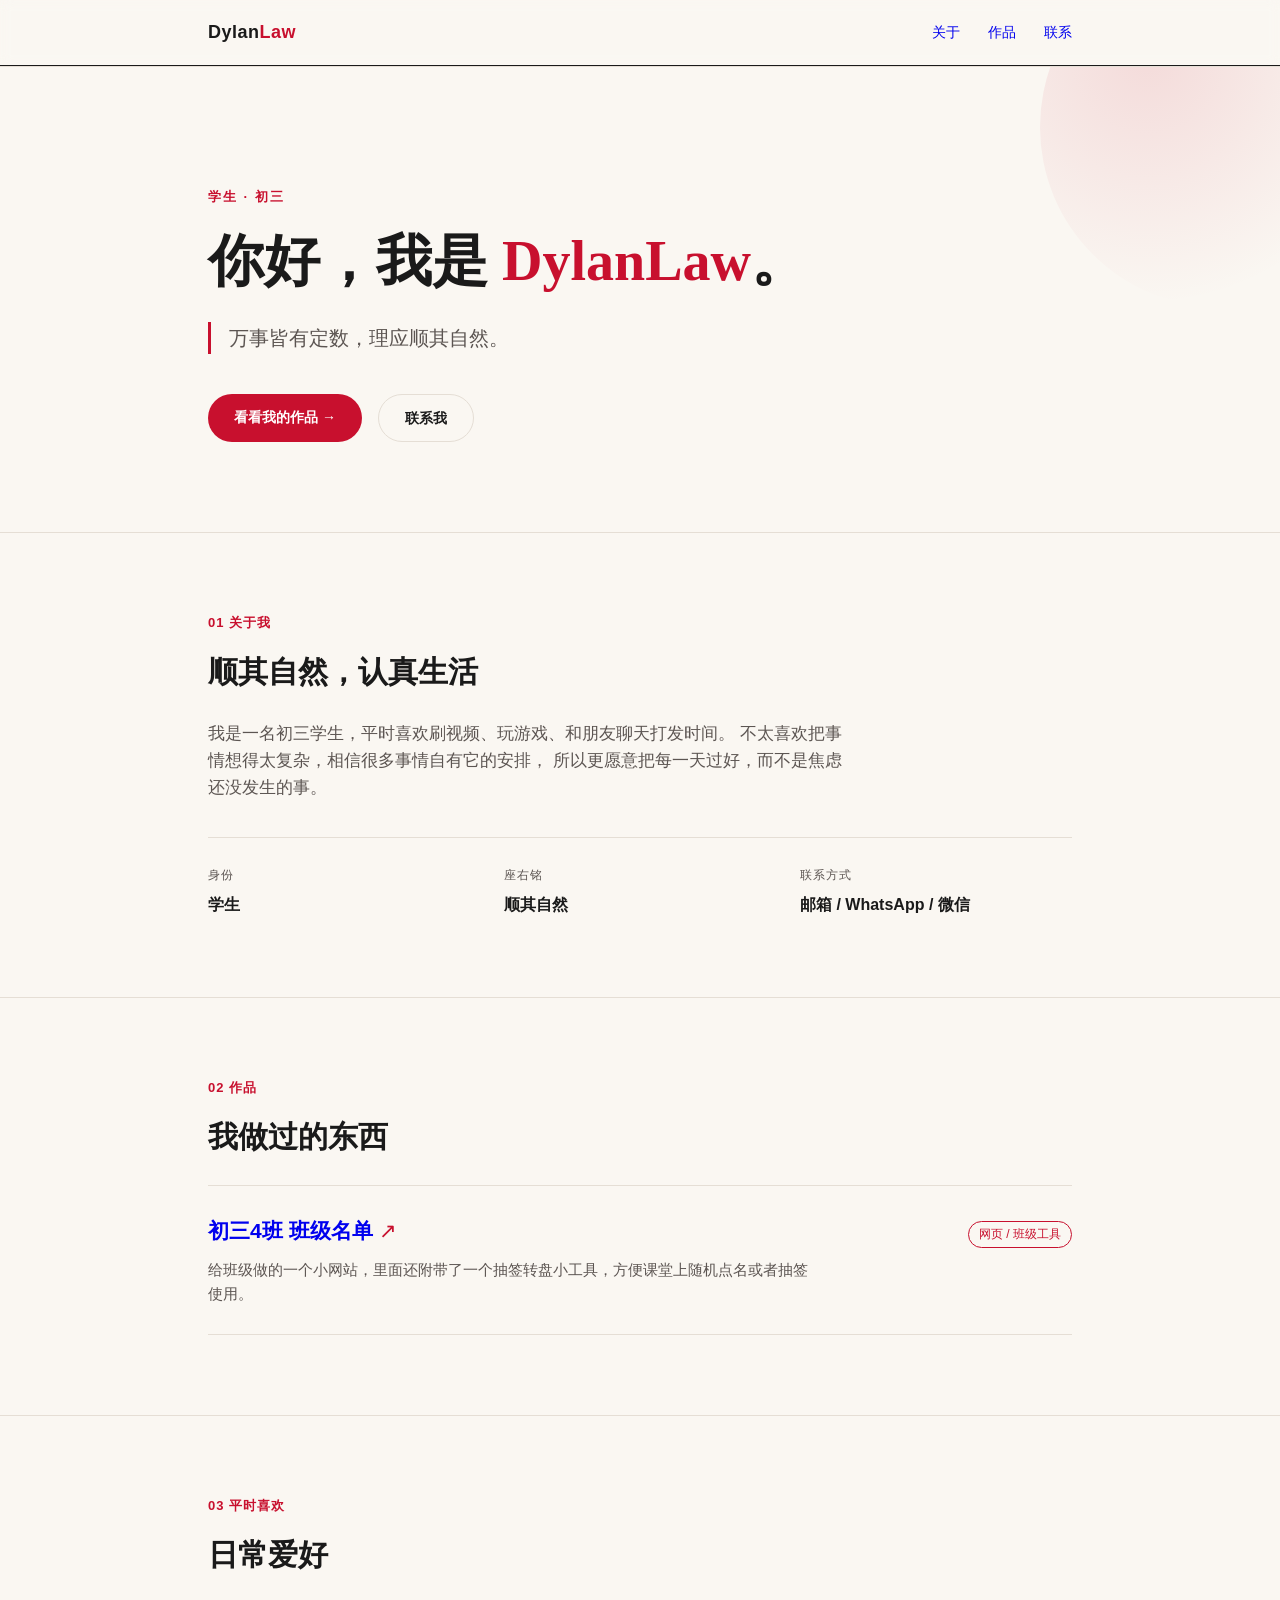
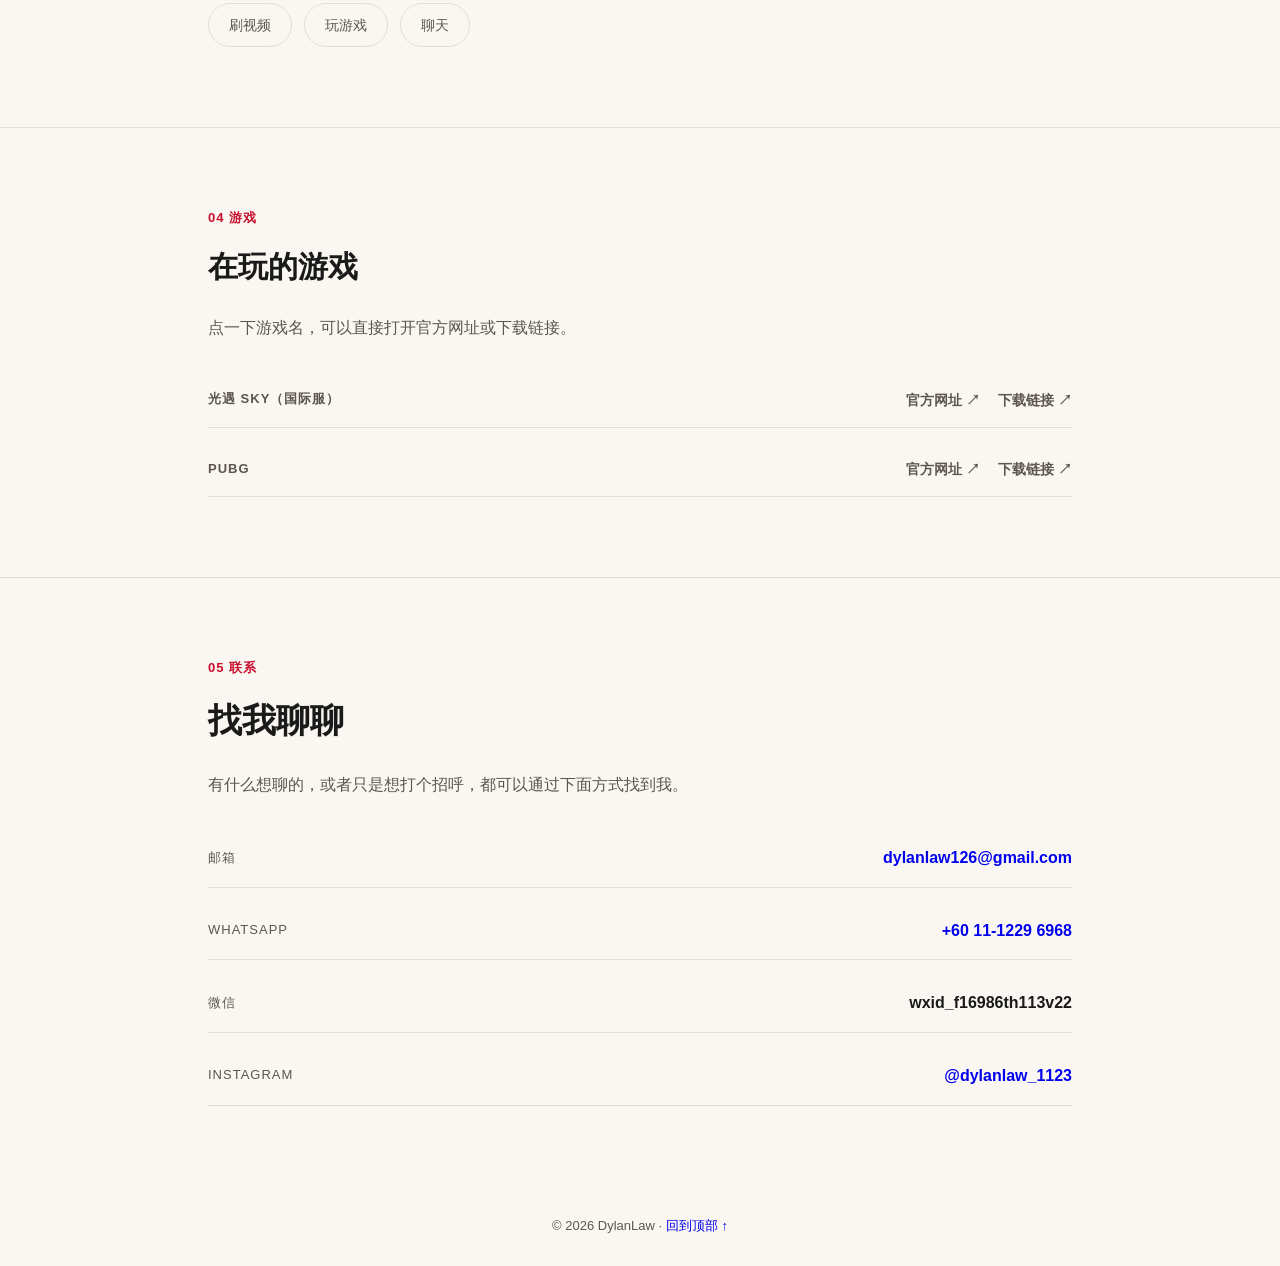
==== commit af93588e: "Update index.html" ====
--- a/index.html
+++ b/index.html
@@ -97,17 +97,17 @@
     <p class="contact-sub">点一下游戏名，可以直接打开官方网址或下载链接。</p>
     <div class="contact-list">
       <div class="contact-row game-row">
-        <span class="game-name">光遇 Sky</span>
+        <span class="game-name">光遇 Sky（国际服）</span>
         <span class="game-actions">
           <a href="https://sky.thatgamecompany.com/" target="_blank">官方网址 ↗</a>
-          <a href="https://sky.thatgamecompany.com/download" target="_blank">下载链接 ↗</a>
+          <a href="https://play.google.com/store/apps/details?id=com.tgc.sky.android" target="_blank">下载链接 ↗</a>
         </span>
       </div>
       <div class="contact-row game-row">
         <span class="game-name">PUBG</span>
         <span class="game-actions">
           <a href="https://pubg.com/" target="_blank">官方网址 ↗</a>
-          <a href="https://www.pubgmobile.com/en/download/" target="_blank">下载链接 ↗</a>
+          <a href="https://play.google.com/store/apps/details?id=com.tencent.ig" target="_blank">下载链接 ↗</a>
         </span>
       </div>
     </div>
